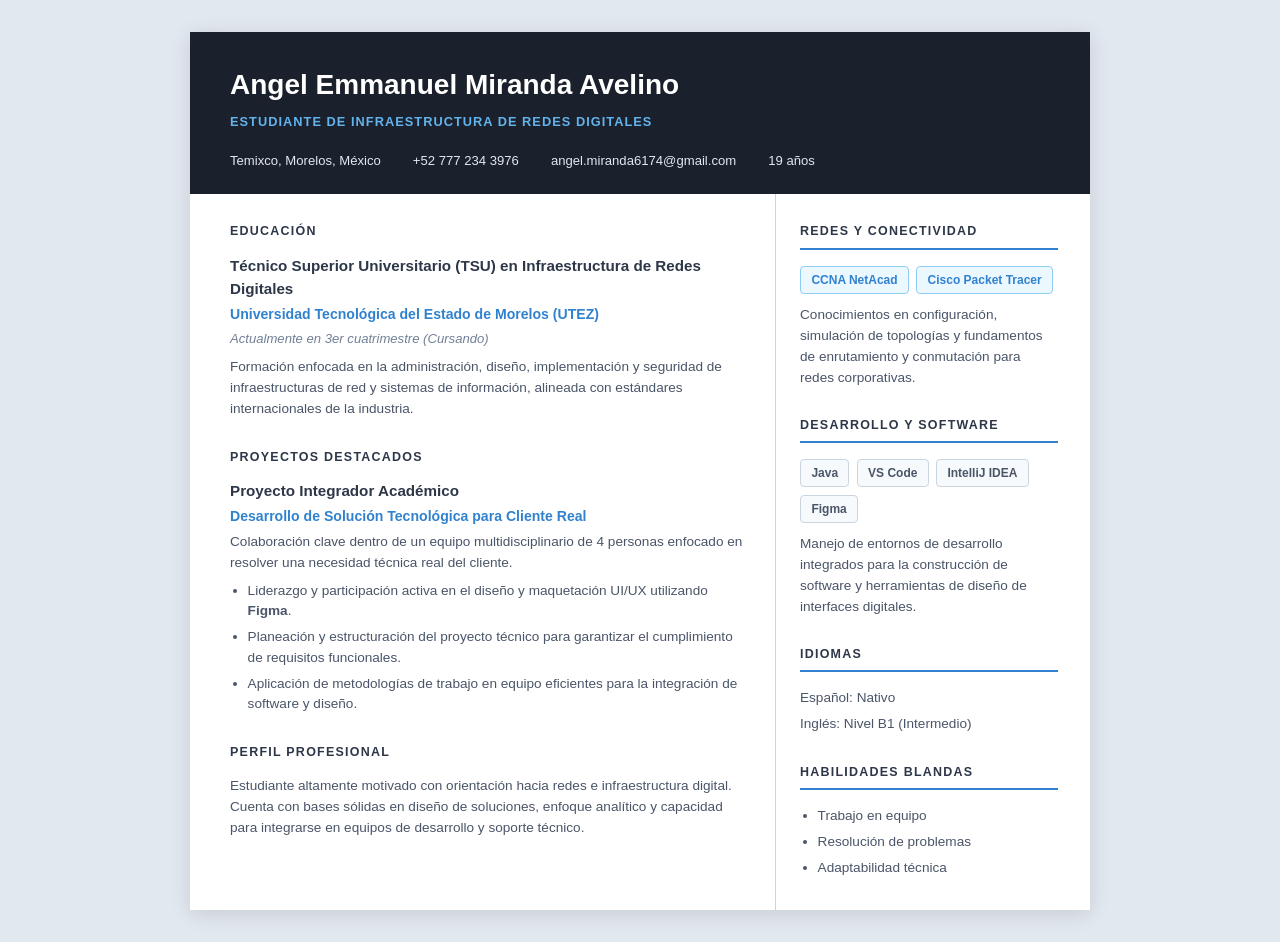
==== index.html @ 7508ac92 "[FIX]" ====
<!DOCTYPE html>
<html lang="es">
<head>
    <meta charset="UTF-8">
    <meta name="viewport" content="width=device-width, initial-scale=1.0">
    <title>Curriculum Personal - Angel Miranda</title>
    <link rel="stylesheet" href="style.css">
    <link rel="stylesheet" href="https://cdnjs.cloudflare.com/ajax/libs/font-awesome/6.5.1/css/all.min.css">
</head>
<body>

    <div class="cv">

        <header class="cv-header">
            <h1>Angel Emmanuel Miranda Avelino</h1>
            <p class="subtitle">Estudiante de Infraestructura de Redes Digitales</p>
            <div class="contact-bar">
                <span>Temixco, Morelos, México</span>
                <span>+52 777 234 3976</span>
                <span>angel.miranda6174@gmail.com</span>
                <span>19 años</span>
            </div>
        </header>

        <div class="cv-body">

            <main class="cv-main">

                <section>
                    <h2 class="section-title">Educación</h2>
                    <h3 class="entry-title">Técnico Superior Universitario (TSU) en Infraestructura de Redes Digitales</h3>
                    <p class="entry-subtitle">Universidad Tecnológica del Estado de Morelos (UTEZ)</p>
                    <p class="entry-meta">Actualmente en 3er cuatrimestre (Cursando)</p>
                    <p class="entry-text">
                        Formación enfocada en la administración, diseño, implementación y seguridad de
                        infraestructuras de red y sistemas de información, alineada con estándares
                        internacionales de la industria.
                    </p>
                </section>

                <section>
                    <h2 class="section-title">Proyectos Destacados</h2>
                    <h3 class="entry-title">Proyecto Integrador Académico</h3>
                    <p class="entry-subtitle">Desarrollo de Solución Tecnológica para Cliente Real</p>
                    <p class="entry-text">
                        Colaboración clave dentro de un equipo multidisciplinario de 4 personas
                        enfocado en resolver una necesidad técnica real del cliente.
                    </p>
                    <ul class="entry-list">
                        <li>Liderazgo y participación activa en el diseño y maquetación UI/UX utilizando <strong>Figma</strong>.</li>
                        <li>Planeación y estructuración del proyecto técnico para garantizar el cumplimiento de requisitos funcionales.</li>
                        <li>Aplicación de metodologías de trabajo en equipo eficientes para la integración de software y diseño.</li>
                    </ul>
                </section>

                <section>
                    <h2 class="section-title">Perfil Profesional</h2>
                    <p class="entry-text">
                        Estudiante altamente motivado con orientación hacia redes e infraestructura digital.
                        Cuenta con bases sólidas en diseño de soluciones, enfoque analítico y capacidad
                        para integrarse en equipos de desarrollo y soporte técnico.
                    </p>
                </section>

            </main>

            <aside class="cv-sidebar">

                <section>
                    <h2 class="section-title">Redes y Conectividad</h2>
                    <div class="tags">
                        <span class="tag tag-blue">CCNA NetAcad</span>
                        <span class="tag tag-blue">Cisco Packet Tracer</span>
                    </div>
                    <p class="entry-text">
                        Conocimientos en configuración, simulación de topologías y fundamentos de
                        enrutamiento y conmutación para redes corporativas.
                    </p>
                </section>

                <section>
                    <h2 class="section-title">Desarrollo y Software</h2>
                    <div class="tags">
                        <span class="tag tag-gray">Java</span>
                        <span class="tag tag-gray">VS Code</span>
                        <span class="tag tag-gray">IntelliJ IDEA</span>
                        <span class="tag tag-gray">Figma</span>
                    </div>
                    <p class="entry-text">
                        Manejo de entornos de desarrollo integrados para la construcción de software
                        y herramientas de diseño de interfaces digitales.
                    </p>
                </section>

                <section>
                    <h2 class="section-title">Idiomas</h2>
                    <ul class="sidebar-list">
                        <li>Español: Nativo</li>
                        <li>Inglés: Nivel B1 (Intermedio)</li>
                    </ul>
                </section>

                <section>
                    <h2 class="section-title">Habilidades Blandas</h2>
                    <ul class="sidebar-bullets">
                        <li>Trabajo en equipo</li>
                        <li>Resolución de problemas</li>
                        <li>Adaptabilidad técnica</li>
                    </ul>
                </section>

            </aside>

        </div>

    </div>

</body>
</html>
---- style.css ----
*,
*::before,
*::after {
    box-sizing: border-box;
    margin: 0;
    padding: 0;
}

body {
    font-family: Arial, Helvetica, sans-serif;
    color: #2d3748;
    background-color: #e2e8f0;
    line-height: 1.5;
}

.cv {
    max-width: 900px;
    margin: 2rem auto;
    background-color: #fff;
    box-shadow: 0 4px 20px rgba(0, 0, 0, 0.12);
}

/* Header */
.cv-header {
    background-color: #1a202c;
    color: #fff;
    padding: 2rem 2.5rem 1.5rem;
}

.cv-header h1 {
    font-size: 1.75rem;
    font-weight: 700;
    margin-bottom: 0.35rem;
}

.cv-header .subtitle {
    color: #63b3ed;
    font-size: 0.8rem;
    font-weight: 600;
    letter-spacing: 0.08em;
    text-transform: uppercase;
    margin-bottom: 1.25rem;
}

.contact-bar {
    display: flex;
    flex-wrap: wrap;
    gap: 1.25rem 2rem;
    font-size: 0.82rem;
    color: #e2e8f0;
}

.contact-bar span {
    display: flex;
    align-items: center;
    gap: 0.45rem;
}

.contact-bar i {
    font-size: 0.85rem;
}

.contact-bar .fa-location-dot {
    color: #fc8181;
}

.contact-bar .fa-phone,
.contact-bar .fa-user-group {
    color: #63b3ed;
}

/* Body columns */
.cv-body {
    display: flex;
}

.cv-main {
    flex: 0 0 65%;
    padding: 1.75rem 2rem 2rem 2.5rem;
}

.cv-sidebar {
    flex: 0 0 35%;
    padding: 1.75rem 2rem 2rem 1.5rem;
    border-left: 1px solid #cbd5e0;
}

/* Sections */
section {
    margin-bottom: 1.75rem;
}

section:last-child {
    margin-bottom: 0;
}

.section-title {
    font-size: 0.78rem;
    font-weight: 700;
    letter-spacing: 0.1em;
    text-transform: uppercase;
    color: #2d3748;
    margin-bottom: 0.85rem;
}

.cv-sidebar .section-title {
    padding-bottom: 0.4rem;
    border-bottom: 2px solid #3182ce;
    margin-bottom: 1rem;
}

.entry-title {
    font-size: 0.95rem;
    font-weight: 700;
    color: #2d3748;
    margin-bottom: 0.2rem;
}

.entry-subtitle {
    font-size: 0.88rem;
    font-weight: 600;
    color: #3182ce;
    margin-bottom: 0.25rem;
}

.entry-meta {
    font-size: 0.82rem;
    font-style: italic;
    color: #718096;
    margin-bottom: 0.5rem;
}

.entry-text {
    font-size: 0.85rem;
    color: #4a5568;
    line-height: 1.55;
}

.entry-list {
    margin-top: 0.5rem;
    padding-left: 1.1rem;
    font-size: 0.85rem;
    color: #4a5568;
}

.entry-list li {
    margin-bottom: 0.35rem;
    line-height: 1.5;
}

.entry-list li:last-child {
    margin-bottom: 0;
}

/* Tags */
.tags {
    display: flex;
    flex-wrap: wrap;
    gap: 0.45rem;
    margin-bottom: 0.65rem;
}

.tag {
    display: inline-block;
    padding: 0.25rem 0.65rem;
    font-size: 0.75rem;
    font-weight: 600;
    border-radius: 4px;
    border: 1px solid;
}

.tag-blue {
    background-color: #ebf8ff;
    color: #3182ce;
    border-color: #90cdf4;
}

.tag-gray {
    background-color: #f7fafc;
    color: #4a5568;
    border-color: #cbd5e0;
}

/* Sidebar lists */
.sidebar-list {
    list-style: none;
    font-size: 0.85rem;
    color: #4a5568;
}

.sidebar-list li {
    margin-bottom: 0.35rem;
}

.sidebar-list li:last-child {
    margin-bottom: 0;
}

.sidebar-bullets {
    list-style: disc;
    padding-left: 1.1rem;
    font-size: 0.85rem;
    color: #4a5568;
}

.sidebar-bullets li {
    margin-bottom: 0.35rem;
}

.sidebar-bullets li:last-child {
    margin-bottom: 0;
}

@media (max-width: 700px) {
    .cv-body {
        flex-direction: column;
    }

    .cv-main,
    .cv-sidebar {
        flex: 1 1 auto;
    }

    .cv-sidebar {
        border-left: none;
        border-top: 1px solid #cbd5e0;
    }

    .cv-header {
        padding: 1.5rem 1.25rem 1.25rem;
    }

    .cv-main {
        padding: 1.5rem 1.25rem;
    }

    .cv-sidebar {
        padding: 1.5rem 1.25rem;
    }

    .contact-bar {
        flex-direction: column;
        gap: 0.5rem;
    }
}
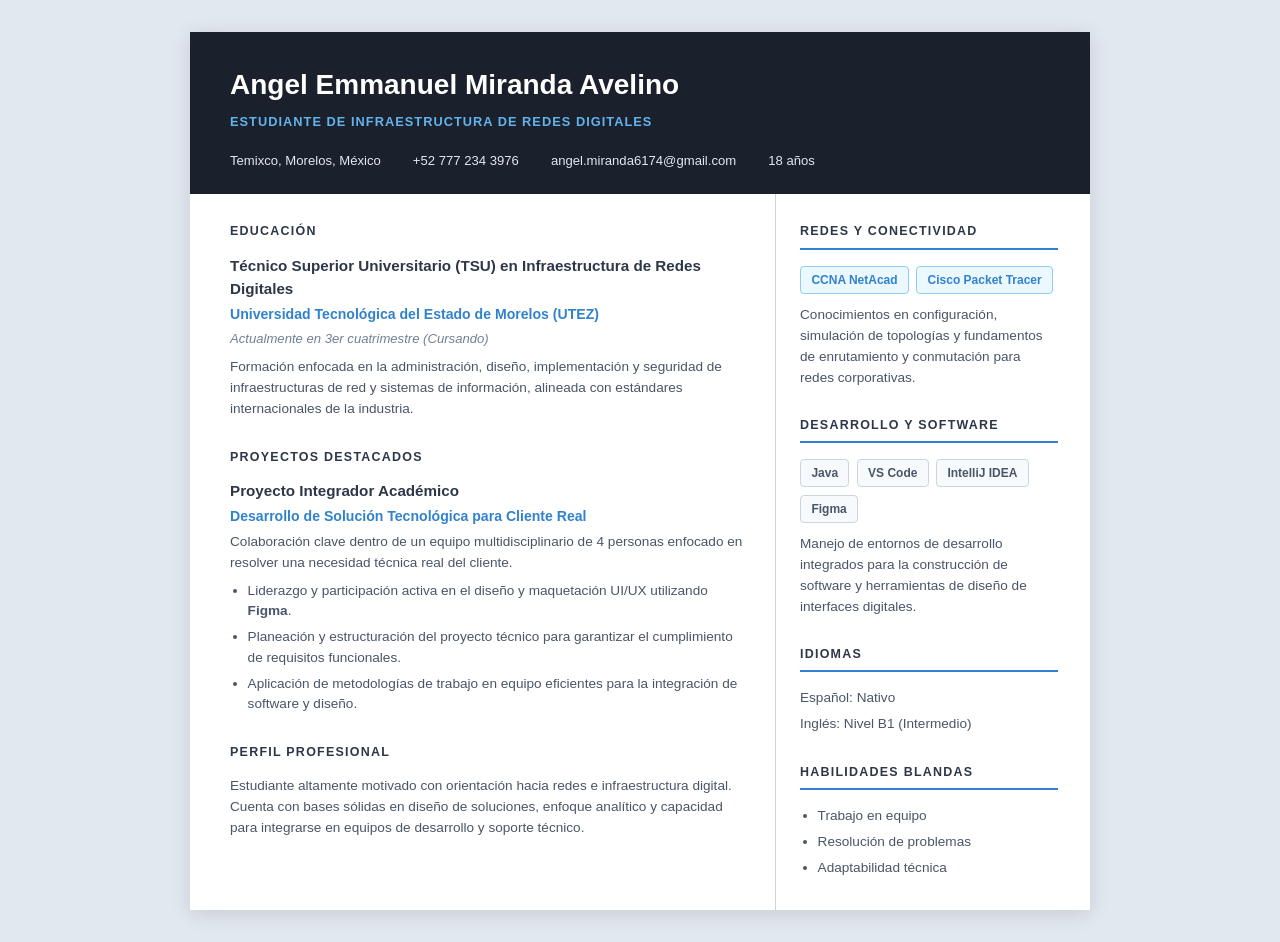
==== commit 55b20225: "[FIX] age fixed" ====
--- a/index.html
+++ b/index.html
@@ -18,7 +18,7 @@
                 <span>Temixco, Morelos, México</span>
                 <span>+52 777 234 3976</span>
                 <span>angel.miranda6174@gmail.com</span>
-                <span>19 años</span>
+                <span>18 años</span>
             </div>
         </header>
 
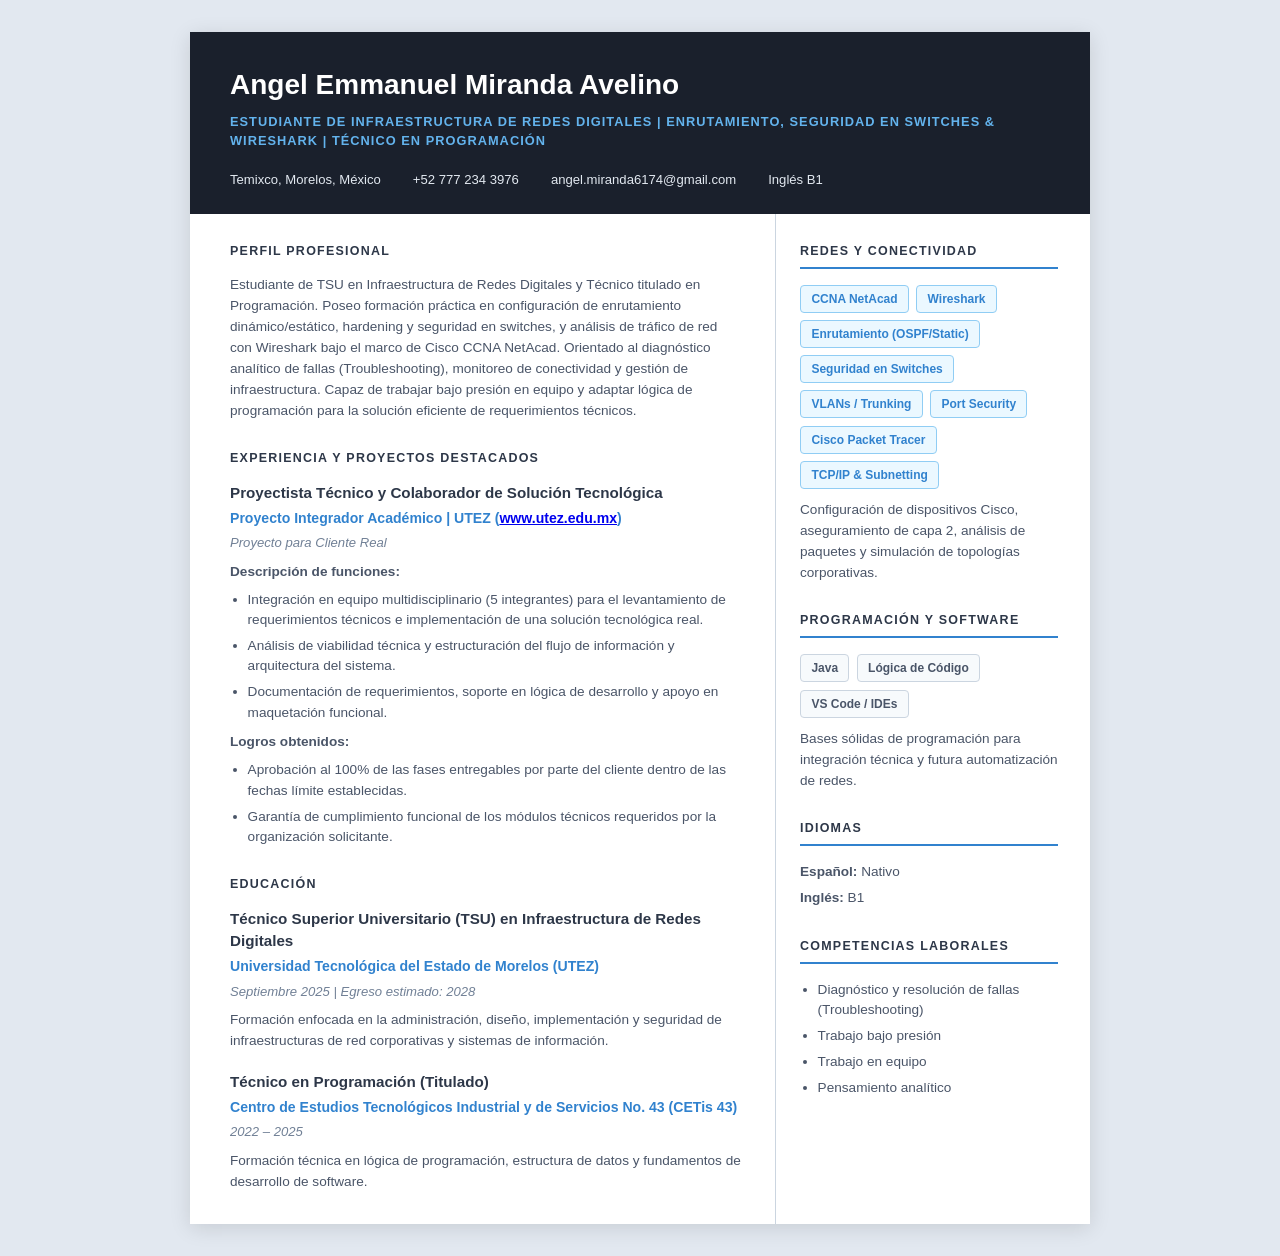
==== commit b2a38b7d: "[UPDATE] New and upgrated VC with a better focus on network infraestructure" ====
--- a/index.html
+++ b/index.html
@@ -3,7 +3,7 @@
 <head>
     <meta charset="UTF-8">
     <meta name="viewport" content="width=device-width, initial-scale=1.0">
-    <title>Curriculum Personal - Angel Miranda</title>
+    <title>Curriculum Vitae - Angel Emmanuel Miranda Avelino</title>
     <link rel="stylesheet" href="style.css">
     <link rel="stylesheet" href="https://cdnjs.cloudflare.com/ajax/libs/font-awesome/6.5.1/css/all.min.css">
 </head>
@@ -13,12 +13,12 @@
 
         <header class="cv-header">
             <h1>Angel Emmanuel Miranda Avelino</h1>
-            <p class="subtitle">Estudiante de Infraestructura de Redes Digitales</p>
+            <p class="subtitle">Estudiante de Infraestructura de Redes Digitales | Enrutamiento, Seguridad en Switches & Wireshark | Técnico en Programación</p>
             <div class="contact-bar">
                 <span>Temixco, Morelos, México</span>
                 <span>+52 777 234 3976</span>
                 <span>angel.miranda6174@gmail.com</span>
-                <span>18 años</span>
+                <span>Inglés B1</span>
             </div>
         </header>
 
@@ -26,39 +26,64 @@
 
             <main class="cv-main">
 
+                <!-- Perfil Profesional enfocado en Redes -->
                 <section>
-                    <h2 class="section-title">Educación</h2>
-                    <h3 class="entry-title">Técnico Superior Universitario (TSU) en Infraestructura de Redes Digitales</h3>
-                    <p class="entry-subtitle">Universidad Tecnológica del Estado de Morelos (UTEZ)</p>
-                    <p class="entry-meta">Actualmente en 3er cuatrimestre (Cursando)</p>
+                    <h2 class="section-title">Perfil Profesional</h2>
                     <p class="entry-text">
-                        Formación enfocada en la administración, diseño, implementación y seguridad de
-                        infraestructuras de red y sistemas de información, alineada con estándares
-                        internacionales de la industria.
+                        Estudiante de TSU en Infraestructura de Redes Digitales y Técnico titulado en Programación. 
+                        Poseo formación práctica en configuración de enrutamiento dinámico/estático, hardening y seguridad en switches, 
+                        y análisis de tráfico de red con Wireshark bajo el marco de Cisco CCNA NetAcad. 
+                        Orientado al diagnóstico analítico de fallas (Troubleshooting), monitoreo de conectividad y gestión de infraestructura. 
+                        Capaz de trabajar bajo presión en equipo y adaptar lógica de programación para la solución eficiente de requerimientos técnicos.
                     </p>
                 </section>
 
+                <!-- Proyecto enfocado en arquitectura técnica -->
                 <section>
-                    <h2 class="section-title">Proyectos Destacados</h2>
-                    <h3 class="entry-title">Proyecto Integrador Académico</h3>
-                    <p class="entry-subtitle">Desarrollo de Solución Tecnológica para Cliente Real</p>
+                    <h2 class="section-title">Experiencia y Proyectos Destacados</h2>
+                    
+                    <h3 class="entry-title">Proyectista Técnico y Colaborador de Solución Tecnológica</h3>
+                    <p class="entry-subtitle">
+                        Proyecto Integrador Académico | UTEZ 
+                        (<a href="https://www.utez.edu.mx" target="_blank" rel="noopener">www.utez.edu.mx</a>)
+                    </p>
+                    <p class="entry-meta">Proyecto para Cliente Real</p>
+                    
                     <p class="entry-text">
-                        Colaboración clave dentro de un equipo multidisciplinario de 4 personas
-                        enfocado en resolver una necesidad técnica real del cliente.
+                        <strong>Descripción de funciones:</strong>
                     </p>
                     <ul class="entry-list">
-                        <li>Liderazgo y participación activa en el diseño y maquetación UI/UX utilizando <strong>Figma</strong>.</li>
-                        <li>Planeación y estructuración del proyecto técnico para garantizar el cumplimiento de requisitos funcionales.</li>
-                        <li>Aplicación de metodologías de trabajo en equipo eficientes para la integración de software y diseño.</li>
+                        <li>Integración en equipo multidisciplinario (5 integrantes) para el levantamiento de requerimientos técnicos e implementación de una solución tecnológica real.</li>
+                        <li>Análisis de viabilidad técnica y estructuración del flujo de información y arquitectura del sistema.</li>
+                        <li>Documentación de requerimientos, soporte en lógica de desarrollo y apoyo en maquetación funcional.</li>
+                    </ul>
+
+                    <p class="entry-text" style="margin-top: 0.5rem;">
+                        <strong>Logros obtenidos:</strong>
+                    </p>
+                    <ul class="entry-list">
+                        <li>Aprobación al 100% de las fases entregables por parte del cliente dentro de las fechas límite establecidas.</li>
+                        <li>Garantía de cumplimiento funcional de los módulos técnicos requeridos por la organización solicitante.</li>
                     </ul>
                 </section>
 
+                <!-- Educación (Con CETis 43 incluido) -->
                 <section>
-                    <h2 class="section-title">Perfil Profesional</h2>
+                    <h2 class="section-title">Educación</h2>
+                    
+                    <h3 class="entry-title">Técnico Superior Universitario (TSU) en Infraestructura de Redes Digitales</h3>
+                    <p class="entry-subtitle">Universidad Tecnológica del Estado de Morelos (UTEZ)</p>
+                    <p class="entry-meta">Septiembre 2025 | Egreso estimado: 2028</p>
                     <p class="entry-text">
-                        Estudiante altamente motivado con orientación hacia redes e infraestructura digital.
-                        Cuenta con bases sólidas en diseño de soluciones, enfoque analítico y capacidad
-                        para integrarse en equipos de desarrollo y soporte técnico.
+                        Formación enfocada en la administración, diseño, implementación y seguridad de 
+                        infraestructuras de red corporativas y sistemas de información.
+                    </p>
+
+                    <h3 class="entry-title" style="margin-top: 1.25rem;">Técnico en Programación (Titulado)</h3>
+                    <p class="entry-subtitle">Centro de Estudios Tecnológicos Industrial y de Servicios No. 43 (CETis 43)</p>
+                    <p class="entry-meta">2022 – 2025</p>
+                    <p class="entry-text">
+                        Formación técnica en lógica de programación, estructura de datos y fundamentos de desarrollo de software.
                     </p>
                 </section>
 
@@ -70,42 +95,46 @@
                     <h2 class="section-title">Redes y Conectividad</h2>
                     <div class="tags">
                         <span class="tag tag-blue">CCNA NetAcad</span>
+                        <span class="tag tag-blue">Wireshark</span>
+                        <span class="tag tag-blue">Enrutamiento (OSPF/Static)</span>
+                        <span class="tag tag-blue">Seguridad en Switches</span>
+                        <span class="tag tag-blue">VLANs / Trunking</span>
+                        <span class="tag tag-blue">Port Security</span>
                         <span class="tag tag-blue">Cisco Packet Tracer</span>
+                        <span class="tag tag-blue">TCP/IP & Subnetting</span>
                     </div>
                     <p class="entry-text">
-                        Conocimientos en configuración, simulación de topologías y fundamentos de
-                        enrutamiento y conmutación para redes corporativas.
+                        Configuración de dispositivos Cisco, aseguramiento de capa 2, análisis de paquetes y simulación de topologías corporativas.
                     </p>
                 </section>
 
                 <section>
-                    <h2 class="section-title">Desarrollo y Software</h2>
+                    <h2 class="section-title">Programación y Software</h2>
                     <div class="tags">
                         <span class="tag tag-gray">Java</span>
-                        <span class="tag tag-gray">VS Code</span>
-                        <span class="tag tag-gray">IntelliJ IDEA</span>
-                        <span class="tag tag-gray">Figma</span>
+                        <span class="tag tag-gray">Lógica de Código</span>
+                        <span class="tag tag-gray">VS Code / IDEs</span>
                     </div>
                     <p class="entry-text">
-                        Manejo de entornos de desarrollo integrados para la construcción de software
-                        y herramientas de diseño de interfaces digitales.
+                        Bases sólidas de programación para integración técnica y futura automatización de redes.
                     </p>
                 </section>
 
                 <section>
                     <h2 class="section-title">Idiomas</h2>
                     <ul class="sidebar-list">
-                        <li>Español: Nativo</li>
-                        <li>Inglés: Nivel B1 (Intermedio)</li>
+                        <li><strong>Español:</strong> Nativo</li>
+                        <li><strong>Inglés:</strong> B1</li>
                     </ul>
                 </section>
 
                 <section>
-                    <h2 class="section-title">Habilidades Blandas</h2>
+                    <h2 class="section-title">Competencias Laborales</h2>
                     <ul class="sidebar-bullets">
+                        <li>Diagnóstico y resolución de fallas (Troubleshooting)</li>
+                        <li>Trabajo bajo presión</li>
                         <li>Trabajo en equipo</li>
-                        <li>Resolución de problemas</li>
-                        <li>Adaptabilidad técnica</li>
+                        <li>Pensamiento analítico</li>
                     </ul>
                 </section>
 
@@ -116,4 +145,4 @@
     </div>
 
 </body>
-</html>
+</html>
